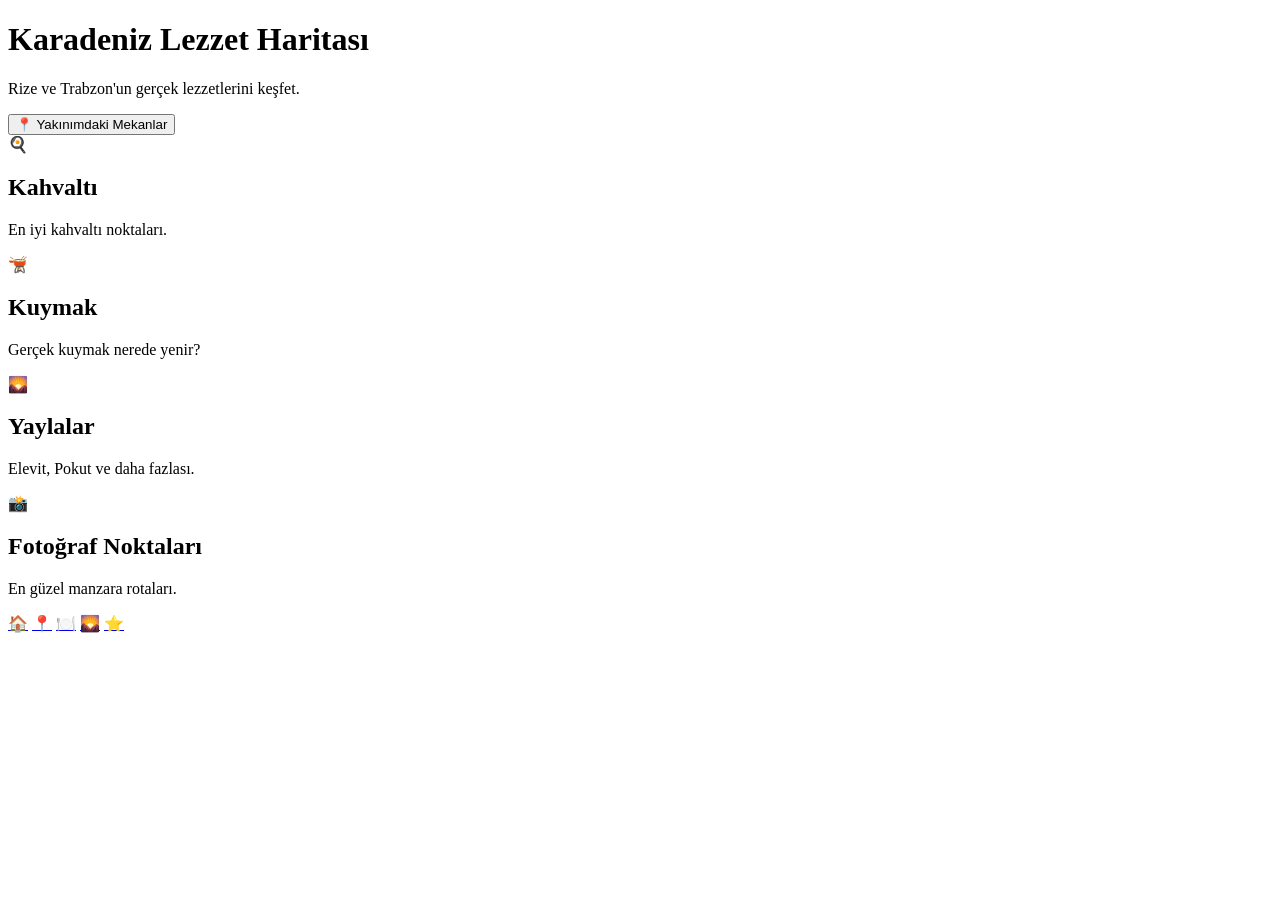
==== index.html @ e07ceb59 "Add initial HTML structure for the project" ====
<!DOCTYPE html>
<html lang="tr">
<head>
  <meta charset="UTF-8">
  <meta name="viewport" content="width=device-width, initial-scale=1.0">
  <title>Karadeniz Lezzet Haritası</title>

  <meta name="theme-color" content="#2E7D32">
  <link rel="manifest" href="manifest.json">
  <link rel="stylesheet" href="style.css">
</head>
<body>

  <header class="hero">
    <h1>Karadeniz Lezzet Haritası</h1>
    <p>Rize ve Trabzon'un gerçek lezzetlerini keşfet.</p>

    <button class="hero-btn">📍 Yakınımdaki Mekanlar</button>
  </header>

  <main class="cards">

    <div class="card">
      <span>🍳</span>
      <h2>Kahvaltı</h2>
      <p>En iyi kahvaltı noktaları.</p>
    </div>

    <div class="card">
      <span>🫕</span>
      <h2>Kuymak</h2>
      <p>Gerçek kuymak nerede yenir?</p>
    </div>

    <div class="card">
      <span>🌄</span>
      <h2>Yaylalar</h2>
      <p>Elevit, Pokut ve daha fazlası.</p>
    </div>

    <div class="card">
      <span>📸</span>
      <h2>Fotoğraf Noktaları</h2>
      <p>En güzel manzara rotaları.</p>
    </div>

  </main>

  <nav class="bottom-nav">
    <a href="#">🏠</a>
    <a href="#">📍</a>
    <a href="#">🍽️</a>
    <a href="#">🌄</a>
    <a href="#">⭐</a>
  </nav>

  <script src="script.js"></script>

</body>
</html>
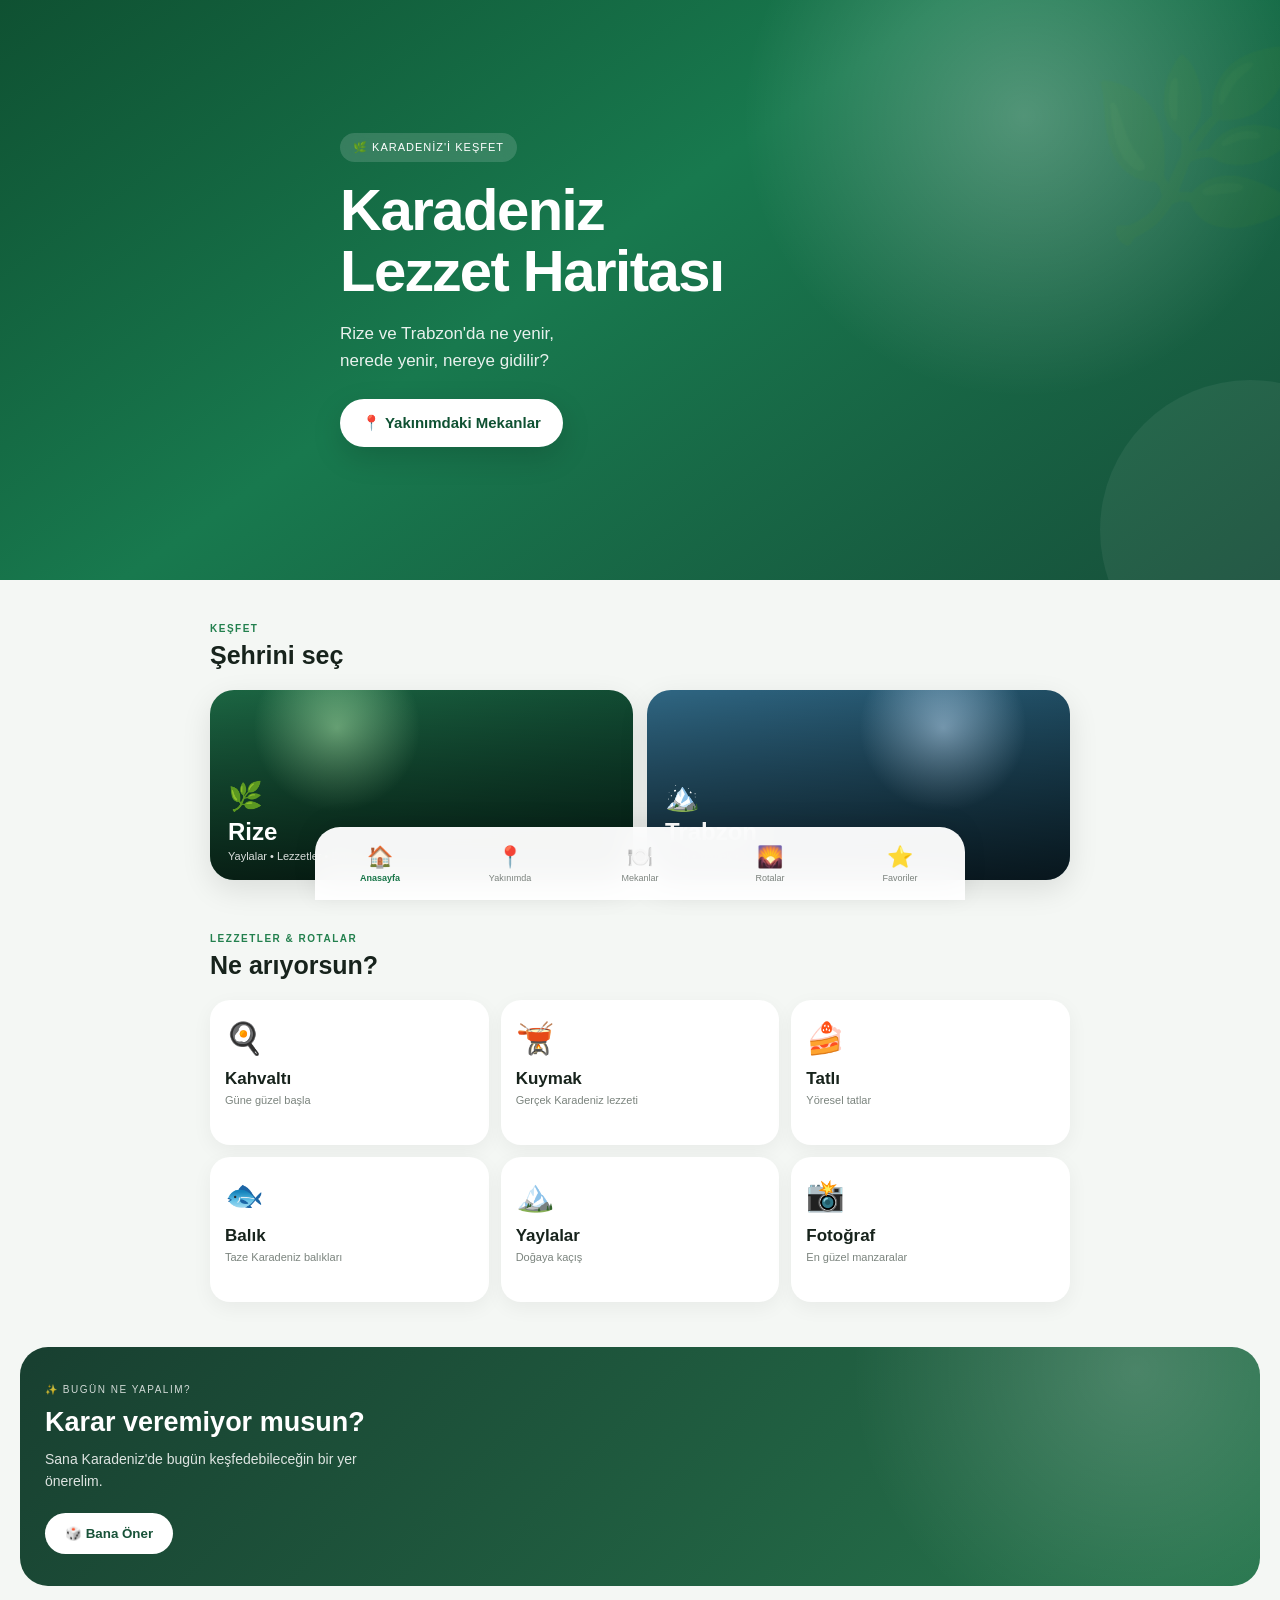
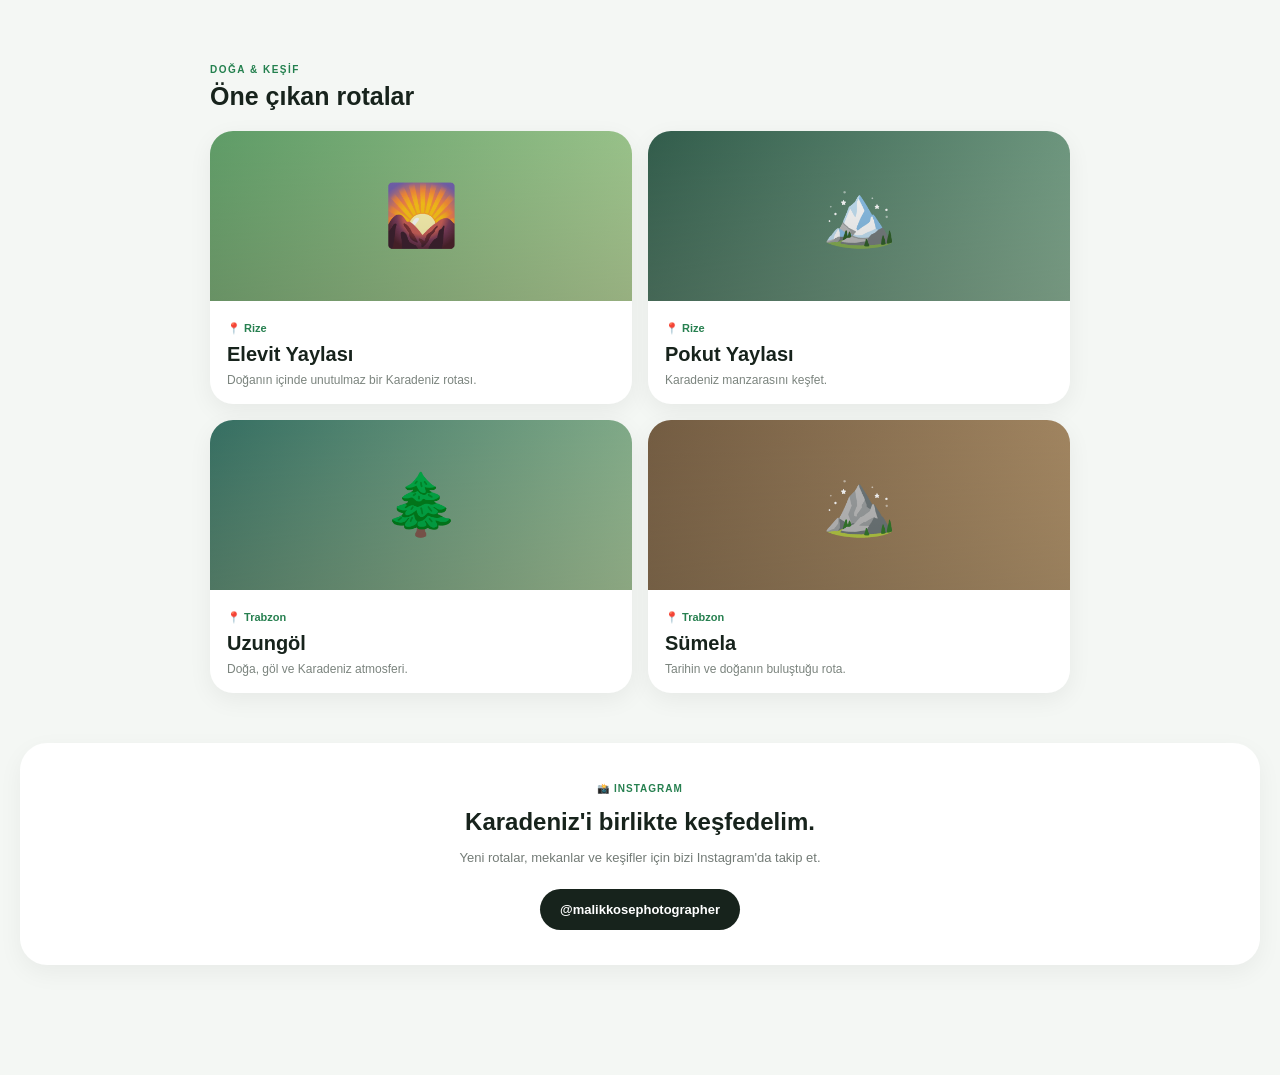
==== commit 377e1508: "Refactor HTML structure and update content" ====
--- a/index.html
+++ b/index.html
@@ -1,61 +1,544 @@
-
 <!DOCTYPE html>
 <html lang="tr">
+
 <head>
+
   <meta charset="UTF-8">
-  <meta name="viewport" content="width=device-width, initial-scale=1.0">
+
+  <meta name="viewport"
+        content="width=device-width, initial-scale=1.0">
+
   <title>Karadeniz Lezzet Haritası</title>
 
-  <meta name="theme-color" content="#2E7D32">
-  <link rel="manifest" href="manifest.json">
-  <link rel="stylesheet" href="style.css">
+  <meta name="theme-color"
+        content="#0F5132">
+
+  <link rel="manifest"
+        href="manifest.json">
+
+  <link rel="stylesheet"
+        href="style.css">
+
 </head>
+
+
 <body>
 
+
+  <!-- HERO -->
+
   <header class="hero">
-    <h1>Karadeniz Lezzet Haritası</h1>
-    <p>Rize ve Trabzon'un gerçek lezzetlerini keşfet.</p>
-
-    <button class="hero-btn">📍 Yakınımdaki Mekanlar</button>
+
+    <div class="hero-content">
+
+      <span class="hero-badge">
+        🌿 KARADENİZ'İ KEŞFET
+      </span>
+
+      <h1>
+        Karadeniz<br>
+        Lezzet Haritası
+      </h1>
+
+      <p>
+        Rize ve Trabzon'da ne yenir,<br>
+        nerede yenir, nereye gidilir?
+      </p>
+
+      <button class="hero-btn">
+        📍 Yakınımdaki Mekanlar
+      </button>
+
+    </div>
+
   </header>
 
-  <main class="cards">
-
-    <div class="card">
-      <span>🍳</span>
-      <h2>Kahvaltı</h2>
-      <p>En iyi kahvaltı noktaları.</p>
-    </div>
-
-    <div class="card">
-      <span>🫕</span>
-      <h2>Kuymak</h2>
-      <p>Gerçek kuymak nerede yenir?</p>
-    </div>
-
-    <div class="card">
-      <span>🌄</span>
-      <h2>Yaylalar</h2>
-      <p>Elevit, Pokut ve daha fazlası.</p>
-    </div>
-
-    <div class="card">
-      <span>📸</span>
-      <h2>Fotoğraf Noktaları</h2>
-      <p>En güzel manzara rotaları.</p>
-    </div>
-
-  </main>
+
+
+  <!-- ŞEHİR SEÇ -->
+
+  <section class="section">
+
+    <div class="section-title">
+
+      <div>
+
+        <small>KEŞFET</small>
+
+        <h2>
+          Şehrini seç
+        </h2>
+
+      </div>
+
+    </div>
+
+
+    <div class="city-grid">
+
+
+      <!-- RİZE -->
+
+      <div class="city-card rize">
+
+        <div class="city-overlay">
+
+          <span>🌿</span>
+
+          <h3>
+            Rize
+          </h3>
+
+          <p>
+            Yaylalar • Lezzetler • Doğa
+          </p>
+
+        </div>
+
+      </div>
+
+
+      <!-- TRABZON -->
+
+      <div class="city-card trabzon">
+
+        <div class="city-overlay">
+
+          <span>🏔️</span>
+
+          <h3>
+            Trabzon
+          </h3>
+
+          <p>
+            Tarih • Yemek • Keşif
+          </p>
+
+        </div>
+
+      </div>
+
+
+    </div>
+
+  </section>
+
+
+
+  <!-- KATEGORİLER -->
+
+  <section class="section">
+
+    <div class="section-title">
+
+      <div>
+
+        <small>
+          LEZZETLER &amp; ROTALAR
+        </small>
+
+        <h2>
+          Ne arıyorsun?
+        </h2>
+
+      </div>
+
+    </div>
+
+
+    <div class="category-grid">
+
+
+      <div class="category-card">
+
+        <span>🍳</span>
+
+        <h3>
+          Kahvaltı
+        </h3>
+
+        <p>
+          Güne güzel başla
+        </p>
+
+      </div>
+
+
+      <div class="category-card">
+
+        <span>🫕</span>
+
+        <h3>
+          Kuymak
+        </h3>
+
+        <p>
+          Gerçek Karadeniz lezzeti
+        </p>
+
+      </div>
+
+
+      <div class="category-card">
+
+        <span>🍰</span>
+
+        <h3>
+          Tatlı
+        </h3>
+
+        <p>
+          Yöresel tatlar
+        </p>
+
+      </div>
+
+
+      <div class="category-card">
+
+        <span>🐟</span>
+
+        <h3>
+          Balık
+        </h3>
+
+        <p>
+          Taze Karadeniz balıkları
+        </p>
+
+      </div>
+
+
+      <div class="category-card">
+
+        <span>🏔️</span>
+
+        <h3>
+          Yaylalar
+        </h3>
+
+        <p>
+          Doğaya kaçış
+        </p>
+
+      </div>
+
+
+      <div class="category-card">
+
+        <span>📸</span>
+
+        <h3>
+          Fotoğraf
+        </h3>
+
+        <p>
+          En güzel manzaralar
+        </p>
+
+      </div>
+
+
+    </div>
+
+  </section>
+
+
+
+  <!-- BUGÜN NE YAPALIM -->
+
+  <section class="discover-section">
+
+    <div class="discover-content">
+
+      <span>
+        ✨ BUGÜN NE YAPALIM?
+      </span>
+
+      <h2>
+        Karar veremiyor musun?
+      </h2>
+
+      <p>
+        Sana Karadeniz'de bugün
+        keşfedebileceğin bir yer önerelim.
+      </p>
+
+      <button class="discover-btn">
+        🎲 Bana Öner
+      </button>
+
+    </div>
+
+  </section>
+
+
+
+  <!-- ÖNE ÇIKAN ROTALAR -->
+
+  <section class="section">
+
+    <div class="section-title">
+
+      <div>
+
+        <small>
+          DOĞA &amp; KEŞİF
+        </small>
+
+        <h2>
+          Öne çıkan rotalar
+        </h2>
+
+      </div>
+
+    </div>
+
+
+    <div class="route-grid">
+
+
+      <!-- ELEVİT -->
+
+      <div class="route-card">
+
+        <div class="route-image elevit">
+
+          <span>
+            🌄
+          </span>
+
+        </div>
+
+        <div class="route-info">
+
+          <span>
+            📍 Rize
+          </span>
+
+          <h3>
+            Elevit Yaylası
+          </h3>
+
+          <p>
+            Doğanın içinde unutulmaz
+            bir Karadeniz rotası.
+          </p>
+
+        </div>
+
+      </div>
+
+
+
+      <!-- POKUT -->
+
+      <div class="route-card">
+
+        <div class="route-image pokut">
+
+          <span>
+            🏔️
+          </span>
+
+        </div>
+
+        <div class="route-info">
+
+          <span>
+            📍 Rize
+          </span>
+
+          <h3>
+            Pokut Yaylası
+          </h3>
+
+          <p>
+            Karadeniz manzarasını keşfet.
+          </p>
+
+        </div>
+
+      </div>
+
+
+
+      <!-- UZUNGÖL -->
+
+      <div class="route-card">
+
+        <div class="route-image uzungol">
+
+          <span>
+            🌲
+          </span>
+
+        </div>
+
+        <div class="route-info">
+
+          <span>
+            📍 Trabzon
+          </span>
+
+          <h3>
+            Uzungöl
+          </h3>
+
+          <p>
+            Doğa, göl ve Karadeniz atmosferi.
+          </p>
+
+        </div>
+
+      </div>
+
+
+
+      <!-- SÜMELA -->
+
+      <div class="route-card">
+
+        <div class="route-image sumela">
+
+          <span>
+            ⛰️
+          </span>
+
+        </div>
+
+        <div class="route-info">
+
+          <span>
+            📍 Trabzon
+          </span>
+
+          <h3>
+            Sümela
+          </h3>
+
+          <p>
+            Tarihin ve doğanın buluştuğu rota.
+          </p>
+
+        </div>
+
+      </div>
+
+
+    </div>
+
+  </section>
+
+
+
+  <!-- INSTAGRAM -->
+
+  <section class="instagram-section">
+
+    <span>
+      📸 INSTAGRAM
+    </span>
+
+    <h2>
+      Karadeniz'i birlikte keşfedelim.
+    </h2>
+
+    <p>
+      Yeni rotalar, mekanlar ve keşifler
+      için bizi Instagram'da takip et.
+    </p>
+
+    <a
+      href="https://instagram.com/malikkosephotographer"
+      target="_blank"
+      class="instagram-btn">
+
+      @malikkosephotographer
+
+    </a>
+
+  </section>
+
+
+
+  <!-- ALT MENÜ -->
 
   <nav class="bottom-nav">
-    <a href="#">🏠</a>
-    <a href="#">📍</a>
-    <a href="#">🍽️</a>
-    <a href="#">🌄</a>
-    <a href="#">⭐</a>
+
+
+    <a href="index.html"
+       class="active">
+
+      <span>
+        🏠
+      </span>
+
+      <small>
+        Anasayfa
+      </small>
+
+    </a>
+
+
+    <a href="#">
+
+      <span>
+        📍
+      </span>
+
+      <small>
+        Yakınımda
+      </small>
+
+    </a>
+
+
+    <a href="#">
+
+      <span>
+        🍽️
+      </span>
+
+      <small>
+        Mekanlar
+      </small>
+
+    </a>
+
+
+    <a href="#">
+
+      <span>
+        🌄
+      </span>
+
+      <small>
+        Rotalar
+      </small>
+
+    </a>
+
+
+    <a href="#">
+
+      <span>
+        ⭐
+      </span>
+
+      <small>
+        Favoriler
+      </small>
+
+    </a>
+
+
   </nav>
 
+
+
   <script src="script.js"></script>
 
 </body>
+
 </html>
--- a/style.css
+++ b/style.css
@@ -0,0 +1,460 @@
+* {
+  margin: 0;
+  padding: 0;
+  box-sizing: border-box;
+}
+
+html {
+  scroll-behavior: smooth;
+}
+
+body {
+  font-family: Arial, Helvetica, sans-serif;
+  background: #f4f7f4;
+  color: #17231c;
+  padding-bottom: 85px;
+}
+
+/* HERO */
+
+.hero {
+  min-height: 520px;
+  padding: 35px 22px;
+  display: flex;
+  align-items: flex-end;
+  position: relative;
+  overflow: hidden;
+
+  background:
+    radial-gradient(circle at 80% 20%, rgba(255,255,255,0.25), transparent 25%),
+    linear-gradient(145deg, #0f5132, #18794e 45%, #174f3a 100%);
+}
+
+.hero::before {
+  content: "🌿";
+  position: absolute;
+  font-size: 180px;
+  right: -30px;
+  top: 40px;
+  opacity: 0.08;
+}
+
+.hero::after {
+  content: "";
+  position: absolute;
+  width: 300px;
+  height: 300px;
+  border-radius: 50%;
+  background: rgba(255,255,255,0.06);
+  right: -120px;
+  bottom: -100px;
+}
+
+.hero-content {
+  position: relative;
+  z-index: 2;
+  color: white;
+  width: 100%;
+  max-width: 600px;
+  margin: auto;
+}
+
+.hero-badge {
+  display: inline-block;
+  background: rgba(255,255,255,0.15);
+  padding: 8px 13px;
+  border-radius: 30px;
+  font-size: 11px;
+  letter-spacing: 1px;
+  margin-bottom: 18px;
+  backdrop-filter: blur(10px);
+}
+
+.hero h1 {
+  font-size: 43px;
+  line-height: 1.05;
+  margin-bottom: 18px;
+  letter-spacing: -1.5px;
+}
+
+.hero p {
+  font-size: 17px;
+  line-height: 1.6;
+  opacity: 0.9;
+  margin-bottom: 25px;
+}
+
+.hero-btn {
+  border: none;
+  background: white;
+  color: #0f5132;
+  padding: 15px 22px;
+  border-radius: 40px;
+  font-size: 15px;
+  font-weight: bold;
+  cursor: pointer;
+  box-shadow: 0 10px 30px rgba(0,0,0,0.15);
+  transition: 0.25s;
+}
+
+.hero-btn:hover {
+  transform: translateY(-3px);
+}
+
+
+/* GENEL SECTION */
+
+.section {
+  padding: 38px 20px 10px;
+  max-width: 900px;
+  margin: auto;
+}
+
+.section-title {
+  margin-bottom: 20px;
+}
+
+.section-title small {
+  color: #23804e;
+  font-size: 10px;
+  font-weight: bold;
+  letter-spacing: 1.5px;
+}
+
+.section-title h2 {
+  font-size: 25px;
+  margin-top: 5px;
+}
+
+
+/* ŞEHİRLER */
+
+.city-grid {
+  display: grid;
+  grid-template-columns: 1fr 1fr;
+  gap: 14px;
+}
+
+.city-card {
+  min-height: 190px;
+  border-radius: 24px;
+  position: relative;
+  overflow: hidden;
+  display: flex;
+  align-items: flex-end;
+  padding: 18px;
+  color: white;
+  box-shadow: 0 10px 30px rgba(0,0,0,0.10);
+}
+
+.city-card::before {
+  content: "";
+  position: absolute;
+  inset: 0;
+  background: linear-gradient(
+    to top,
+    rgba(0,0,0,0.65),
+    rgba(0,0,0,0.05)
+  );
+}
+
+.city-card.rize {
+  background:
+    radial-gradient(circle at 30% 20%, #7abf8a, transparent 25%),
+    linear-gradient(145deg, #1d6b46, #0c3e2b);
+}
+
+.city-card.trabzon {
+  background:
+    radial-gradient(circle at 70% 20%, #8bb4cf, transparent 25%),
+    linear-gradient(145deg, #326c8a, #173f52);
+}
+
+.city-overlay {
+  position: relative;
+  z-index: 2;
+}
+
+.city-overlay span {
+  font-size: 28px;
+}
+
+.city-overlay h3 {
+  font-size: 24px;
+  margin-top: 5px;
+}
+
+.city-overlay p {
+  font-size: 11px;
+  opacity: 0.85;
+  margin-top: 4px;
+}
+
+
+/* KATEGORİLER */
+
+.category-grid {
+  display: grid;
+  grid-template-columns: repeat(2, 1fr);
+  gap: 12px;
+}
+
+.category-card {
+  background: white;
+  border-radius: 20px;
+  padding: 20px 15px;
+  min-height: 145px;
+  box-shadow: 0 6px 20px rgba(0,0,0,0.05);
+  transition: 0.25s;
+}
+
+.category-card:hover {
+  transform: translateY(-4px);
+}
+
+.category-card span {
+  font-size: 31px;
+}
+
+.category-card h3 {
+  margin-top: 12px;
+  font-size: 17px;
+}
+
+.category-card p {
+  color: #7b847e;
+  font-size: 11px;
+  margin-top: 5px;
+}
+
+
+/* BUGÜN NE YAPALIM */
+
+.discover-section {
+  margin: 35px 20px;
+  border-radius: 28px;
+  overflow: hidden;
+  background:
+    radial-gradient(circle at 90% 10%, rgba(255,255,255,0.18), transparent 25%),
+    linear-gradient(135deg, #183f30, #26764d);
+  color: white;
+}
+
+.discover-content {
+  padding: 32px 25px;
+}
+
+.discover-content > span {
+  font-size: 10px;
+  letter-spacing: 1.5px;
+  opacity: 0.8;
+}
+
+.discover-content h2 {
+  font-size: 27px;
+  margin: 10px 0;
+}
+
+.discover-content p {
+  font-size: 14px;
+  line-height: 1.6;
+  opacity: 0.85;
+  max-width: 330px;
+}
+
+.discover-btn {
+  margin-top: 20px;
+  border: none;
+  background: white;
+  color: #185238;
+  padding: 13px 20px;
+  border-radius: 30px;
+  font-weight: bold;
+  cursor: pointer;
+}
+
+
+/* ROTALAR */
+
+.route-grid {
+  display: grid;
+  gap: 16px;
+}
+
+.route-card {
+  background: white;
+  border-radius: 23px;
+  overflow: hidden;
+  box-shadow: 0 7px 25px rgba(0,0,0,0.06);
+}
+
+.route-image {
+  height: 170px;
+  display: flex;
+  align-items: center;
+  justify-content: center;
+  font-size: 60px;
+  position: relative;
+}
+
+.route-image::after {
+  content: "";
+  position: absolute;
+  inset: 0;
+  background: linear-gradient(
+    to bottom,
+    transparent,
+    rgba(0,0,0,0.18)
+  );
+}
+
+.route-image.elevit {
+  background: linear-gradient(145deg, #5e9c67, #b8d69c);
+}
+
+.route-image.pokut {
+  background: linear-gradient(145deg, #315c4b, #8eb69a);
+}
+
+.route-image.uzungol {
+  background: linear-gradient(145deg, #356e62, #aacb9d);
+}
+
+.route-image.sumela {
+  background: linear-gradient(145deg, #735c42, #b99a70);
+}
+
+.route-info {
+  padding: 17px;
+}
+
+.route-info > span {
+  font-size: 11px;
+  color: #278050;
+  font-weight: bold;
+}
+
+.route-info h3 {
+  font-size: 20px;
+  margin: 7px 0;
+}
+
+.route-info p {
+  font-size: 12px;
+  color: #7b847e;
+}
+
+
+/* INSTAGRAM */
+
+.instagram-section {
+  margin: 40px 20px 25px;
+  padding: 35px 22px;
+  text-align: center;
+  background: white;
+  border-radius: 27px;
+  box-shadow: 0 8px 25px rgba(0,0,0,0.05);
+}
+
+.instagram-section > span {
+  font-size: 10px;
+  color: #278050;
+  font-weight: bold;
+  letter-spacing: 1px;
+}
+
+.instagram-section h2 {
+  font-size: 24px;
+  margin: 12px 0;
+}
+
+.instagram-section p {
+  font-size: 13px;
+  color: #737b76;
+  line-height: 1.6;
+}
+
+.instagram-btn {
+  display: inline-block;
+  margin-top: 20px;
+  background: #17231c;
+  color: white;
+  text-decoration: none;
+  padding: 13px 20px;
+  border-radius: 30px;
+  font-size: 13px;
+  font-weight: bold;
+}
+
+
+/* ALT MENÜ */
+
+.bottom-nav {
+  position: fixed;
+  z-index: 100;
+  bottom: 0;
+  left: 0;
+  right: 0;
+  height: 73px;
+  background: rgba(255,255,255,0.96);
+  backdrop-filter: blur(15px);
+  display: flex;
+  justify-content: space-around;
+  align-items: center;
+  box-shadow: 0 -5px 25px rgba(0,0,0,0.08);
+}
+
+.bottom-nav a {
+  text-decoration: none;
+  color: #7b827d;
+  display: flex;
+  flex-direction: column;
+  align-items: center;
+  gap: 4px;
+  min-width: 55px;
+}
+
+.bottom-nav a span {
+  font-size: 21px;
+}
+
+.bottom-nav a small {
+  font-size: 9px;
+}
+
+.bottom-nav a.active {
+  color: #187548;
+  font-weight: bold;
+}
+
+
+/* TABLET / BÜYÜK EKRAN */
+
+@media (min-width: 700px) {
+
+  .hero {
+    min-height: 580px;
+    padding-left: 50px;
+    padding-right: 50px;
+  }
+
+  .hero h1 {
+    font-size: 58px;
+  }
+
+  .category-grid {
+    grid-template-columns: repeat(3, 1fr);
+  }
+
+  .route-grid {
+    grid-template-columns: repeat(2, 1fr);
+  }
+
+  .bottom-nav {
+    left: 50%;
+    right: auto;
+    transform: translateX(-50%);
+    width: 650px;
+    border-radius: 25px 25px 0 0;
+  }
+}
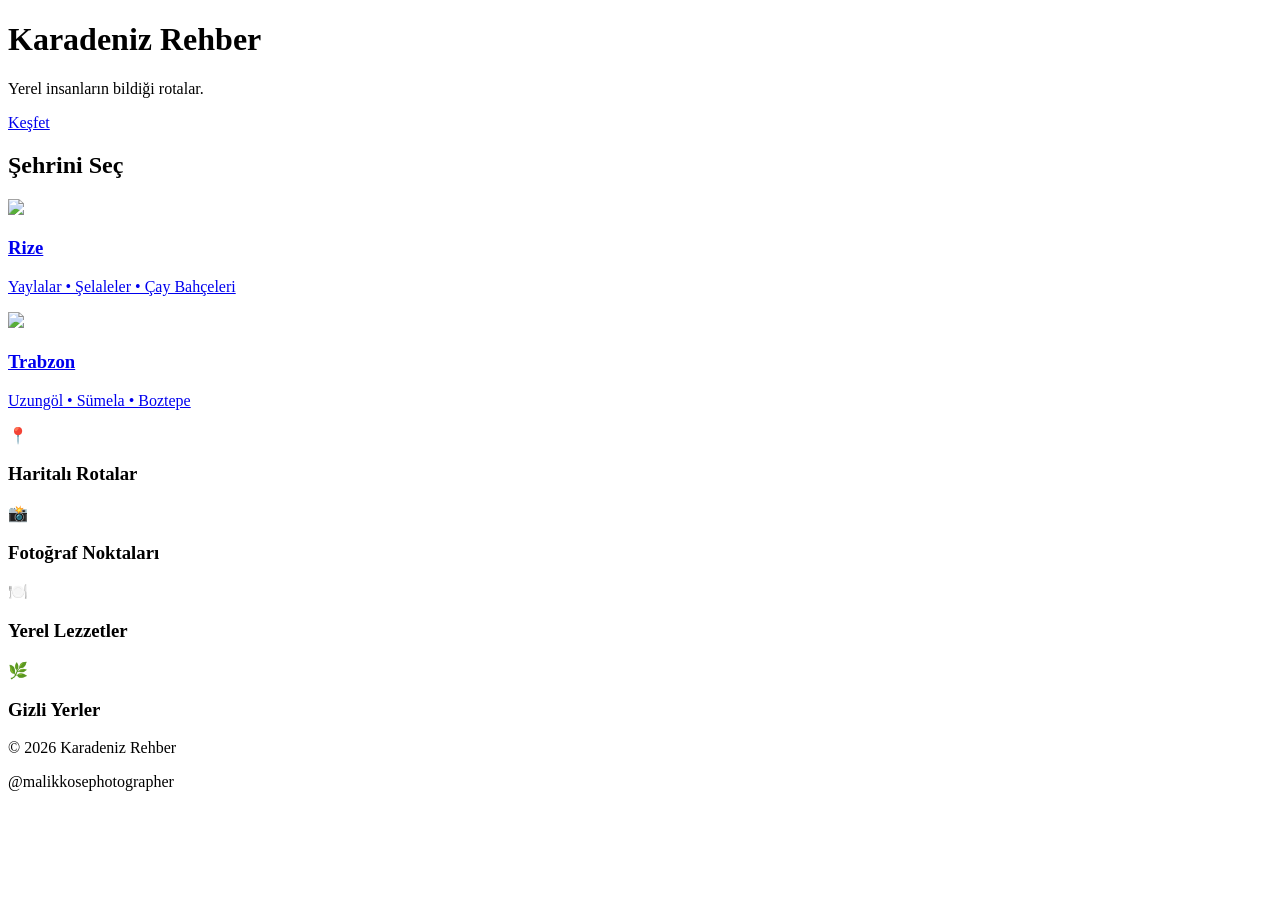
==== commit 38c96e30: "Refactor index.html for improved structure and content" ====
--- a/index.html
+++ b/index.html
@@ -1,544 +1,118 @@
+
 <!DOCTYPE html>
 <html lang="tr">
+<head>
+<meta charset="UTF-8">
+<meta name="viewport" content="width=device-width, initial-scale=1.0">
 
-<head>
+<title>Karadeniz Rehber | Rize & Trabzon</title>
 
-  <meta charset="UTF-8">
-
-  <meta name="viewport"
-        content="width=device-width, initial-scale=1.0">
-
-  <title>Karadeniz Lezzet Haritası</title>
-
-  <meta name="theme-color"
-        content="#0F5132">
-
-  <link rel="manifest"
-        href="manifest.json">
-
-  <link rel="stylesheet"
-        href="style.css">
+<link rel="stylesheet" href="css/style.css">
+<link rel="preconnect" href="https://fonts.googleapis.com">
+<link href="https://fonts.googleapis.com/css2?family=Poppins:wght@300;400;600;700&display=swap" rel="stylesheet">
 
 </head>
-
-
 <body>
 
+<header class="hero">
 
-  <!-- HERO -->
+<div class="overlay"></div>
 
-  <header class="hero">
+<div class="hero-content">
 
-    <div class="hero-content">
+<h1>Karadeniz Rehber</h1>
 
-      <span class="hero-badge">
-        🌿 KARADENİZ'İ KEŞFET
-      </span>
+<p>Yerel insanların bildiği rotalar.</p>
 
-      <h1>
-        Karadeniz<br>
-        Lezzet Haritası
-      </h1>
+<a href="#cities" class="btn">Keşfet</a>
 
-      <p>
-        Rize ve Trabzon'da ne yenir,<br>
-        nerede yenir, nereye gidilir?
-      </p>
+</div>
 
-      <button class="hero-btn">
-        📍 Yakınımdaki Mekanlar
-      </button>
+</header>
 
-    </div>
+<section id="cities" class="container">
 
-  </header>
+<h2>Şehrini Seç</h2>
 
+<div class="cards">
 
+<a href="rize.html" class="card">
 
-  <!-- ŞEHİR SEÇ -->
+<img src="https://images.unsplash.com/photo-1596436889106-be35e843f974?auto=format&fit=crop&w=800&q=80">
 
-  <section class="section">
+<div class="card-text">
 
-    <div class="section-title">
+<h3>Rize</h3>
 
-      <div>
+<p>Yaylalar • Şelaleler • Çay Bahçeleri</p>
 
-        <small>KEŞFET</small>
+</div>
 
-        <h2>
-          Şehrini seç
-        </h2>
+</a>
 
-      </div>
+<a href="trabzon.html" class="card">
 
-    </div>
+<img src="https://images.unsplash.com/photo-1604537466158-719b1972feb8?auto=format&fit=crop&w=800&q=80">
 
+<div class="card-text">
 
-    <div class="city-grid">
+<h3>Trabzon</h3>
 
+<p>Uzungöl • Sümela • Boztepe</p>
 
-      <!-- RİZE -->
+</div>
 
-      <div class="city-card rize">
+</a>
 
-        <div class="city-overlay">
+</div>
 
-          <span>🌿</span>
+</section>
 
-          <h3>
-            Rize
-          </h3>
+<section class="features">
 
-          <p>
-            Yaylalar • Lezzetler • Doğa
-          </p>
+<div class="feature">
 
-        </div>
+<span>📍</span>
 
-      </div>
+<h3>Haritalı Rotalar</h3>
 
+</div>
 
-      <!-- TRABZON -->
+<div class="feature">
 
-      <div class="city-card trabzon">
+<span>📸</span>
 
-        <div class="city-overlay">
+<h3>Fotoğraf Noktaları</h3>
 
-          <span>🏔️</span>
+</div>
 
-          <h3>
-            Trabzon
-          </h3>
+<div class="feature">
 
-          <p>
-            Tarih • Yemek • Keşif
-          </p>
+<span>🍽️</span>
 
-        </div>
+<h3>Yerel Lezzetler</h3>
 
-      </div>
+</div>
 
+<div class="feature">
 
-    </div>
+<span>🌿</span>
 
-  </section>
+<h3>Gizli Yerler</h3>
 
+</div>
 
+</section>
 
-  <!-- KATEGORİLER -->
+<footer>
 
-  <section class="section">
+<p>© 2026 Karadeniz Rehber</p>
 
-    <div class="section-title">
+<p>@malikkosephotographer</p>
 
-      <div>
+</footer>
 
-        <small>
-          LEZZETLER &amp; ROTALAR
-        </small>
-
-        <h2>
-          Ne arıyorsun?
-        </h2>
-
-      </div>
-
-    </div>
-
-
-    <div class="category-grid">
-
-
-      <div class="category-card">
-
-        <span>🍳</span>
-
-        <h3>
-          Kahvaltı
-        </h3>
-
-        <p>
-          Güne güzel başla
-        </p>
-
-      </div>
-
-
-      <div class="category-card">
-
-        <span>🫕</span>
-
-        <h3>
-          Kuymak
-        </h3>
-
-        <p>
-          Gerçek Karadeniz lezzeti
-        </p>
-
-      </div>
-
-
-      <div class="category-card">
-
-        <span>🍰</span>
-
-        <h3>
-          Tatlı
-        </h3>
-
-        <p>
-          Yöresel tatlar
-        </p>
-
-      </div>
-
-
-      <div class="category-card">
-
-        <span>🐟</span>
-
-        <h3>
-          Balık
-        </h3>
-
-        <p>
-          Taze Karadeniz balıkları
-        </p>
-
-      </div>
-
-
-      <div class="category-card">
-
-        <span>🏔️</span>
-
-        <h3>
-          Yaylalar
-        </h3>
-
-        <p>
-          Doğaya kaçış
-        </p>
-
-      </div>
-
-
-      <div class="category-card">
-
-        <span>📸</span>
-
-        <h3>
-          Fotoğraf
-        </h3>
-
-        <p>
-          En güzel manzaralar
-        </p>
-
-      </div>
-
-
-    </div>
-
-  </section>
-
-
-
-  <!-- BUGÜN NE YAPALIM -->
-
-  <section class="discover-section">
-
-    <div class="discover-content">
-
-      <span>
-        ✨ BUGÜN NE YAPALIM?
-      </span>
-
-      <h2>
-        Karar veremiyor musun?
-      </h2>
-
-      <p>
-        Sana Karadeniz'de bugün
-        keşfedebileceğin bir yer önerelim.
-      </p>
-
-      <button class="discover-btn">
-        🎲 Bana Öner
-      </button>
-
-    </div>
-
-  </section>
-
-
-
-  <!-- ÖNE ÇIKAN ROTALAR -->
-
-  <section class="section">
-
-    <div class="section-title">
-
-      <div>
-
-        <small>
-          DOĞA &amp; KEŞİF
-        </small>
-
-        <h2>
-          Öne çıkan rotalar
-        </h2>
-
-      </div>
-
-    </div>
-
-
-    <div class="route-grid">
-
-
-      <!-- ELEVİT -->
-
-      <div class="route-card">
-
-        <div class="route-image elevit">
-
-          <span>
-            🌄
-          </span>
-
-        </div>
-
-        <div class="route-info">
-
-          <span>
-            📍 Rize
-          </span>
-
-          <h3>
-            Elevit Yaylası
-          </h3>
-
-          <p>
-            Doğanın içinde unutulmaz
-            bir Karadeniz rotası.
-          </p>
-
-        </div>
-
-      </div>
-
-
-
-      <!-- POKUT -->
-
-      <div class="route-card">
-
-        <div class="route-image pokut">
-
-          <span>
-            🏔️
-          </span>
-
-        </div>
-
-        <div class="route-info">
-
-          <span>
-            📍 Rize
-          </span>
-
-          <h3>
-            Pokut Yaylası
-          </h3>
-
-          <p>
-            Karadeniz manzarasını keşfet.
-          </p>
-
-        </div>
-
-      </div>
-
-
-
-      <!-- UZUNGÖL -->
-
-      <div class="route-card">
-
-        <div class="route-image uzungol">
-
-          <span>
-            🌲
-          </span>
-
-        </div>
-
-        <div class="route-info">
-
-          <span>
-            📍 Trabzon
-          </span>
-
-          <h3>
-            Uzungöl
-          </h3>
-
-          <p>
-            Doğa, göl ve Karadeniz atmosferi.
-          </p>
-
-        </div>
-
-      </div>
-
-
-
-      <!-- SÜMELA -->
-
-      <div class="route-card">
-
-        <div class="route-image sumela">
-
-          <span>
-            ⛰️
-          </span>
-
-        </div>
-
-        <div class="route-info">
-
-          <span>
-            📍 Trabzon
-          </span>
-
-          <h3>
-            Sümela
-          </h3>
-
-          <p>
-            Tarihin ve doğanın buluştuğu rota.
-          </p>
-
-        </div>
-
-      </div>
-
-
-    </div>
-
-  </section>
-
-
-
-  <!-- INSTAGRAM -->
-
-  <section class="instagram-section">
-
-    <span>
-      📸 INSTAGRAM
-    </span>
-
-    <h2>
-      Karadeniz'i birlikte keşfedelim.
-    </h2>
-
-    <p>
-      Yeni rotalar, mekanlar ve keşifler
-      için bizi Instagram'da takip et.
-    </p>
-
-    <a
-      href="https://instagram.com/malikkosephotographer"
-      target="_blank"
-      class="instagram-btn">
-
-      @malikkosephotographer
-
-    </a>
-
-  </section>
-
-
-
-  <!-- ALT MENÜ -->
-
-  <nav class="bottom-nav">
-
-
-    <a href="index.html"
-       class="active">
-
-      <span>
-        🏠
-      </span>
-
-      <small>
-        Anasayfa
-      </small>
-
-    </a>
-
-
-    <a href="#">
-
-      <span>
-        📍
-      </span>
-
-      <small>
-        Yakınımda
-      </small>
-
-    </a>
-
-
-    <a href="#">
-
-      <span>
-        🍽️
-      </span>
-
-      <small>
-        Mekanlar
-      </small>
-
-    </a>
-
-
-    <a href="#">
-
-      <span>
-        🌄
-      </span>
-
-      <small>
-        Rotalar
-      </small>
-
-    </a>
-
-
-    <a href="#">
-
-      <span>
-        ⭐
-      </span>
-
-      <small>
-        Favoriler
-      </small>
-
-    </a>
-
-
-  </nav>
-
-
-
-  <script src="script.js"></script>
+<script src="js/app.js"></script>
 
 </body>
-
 </html>
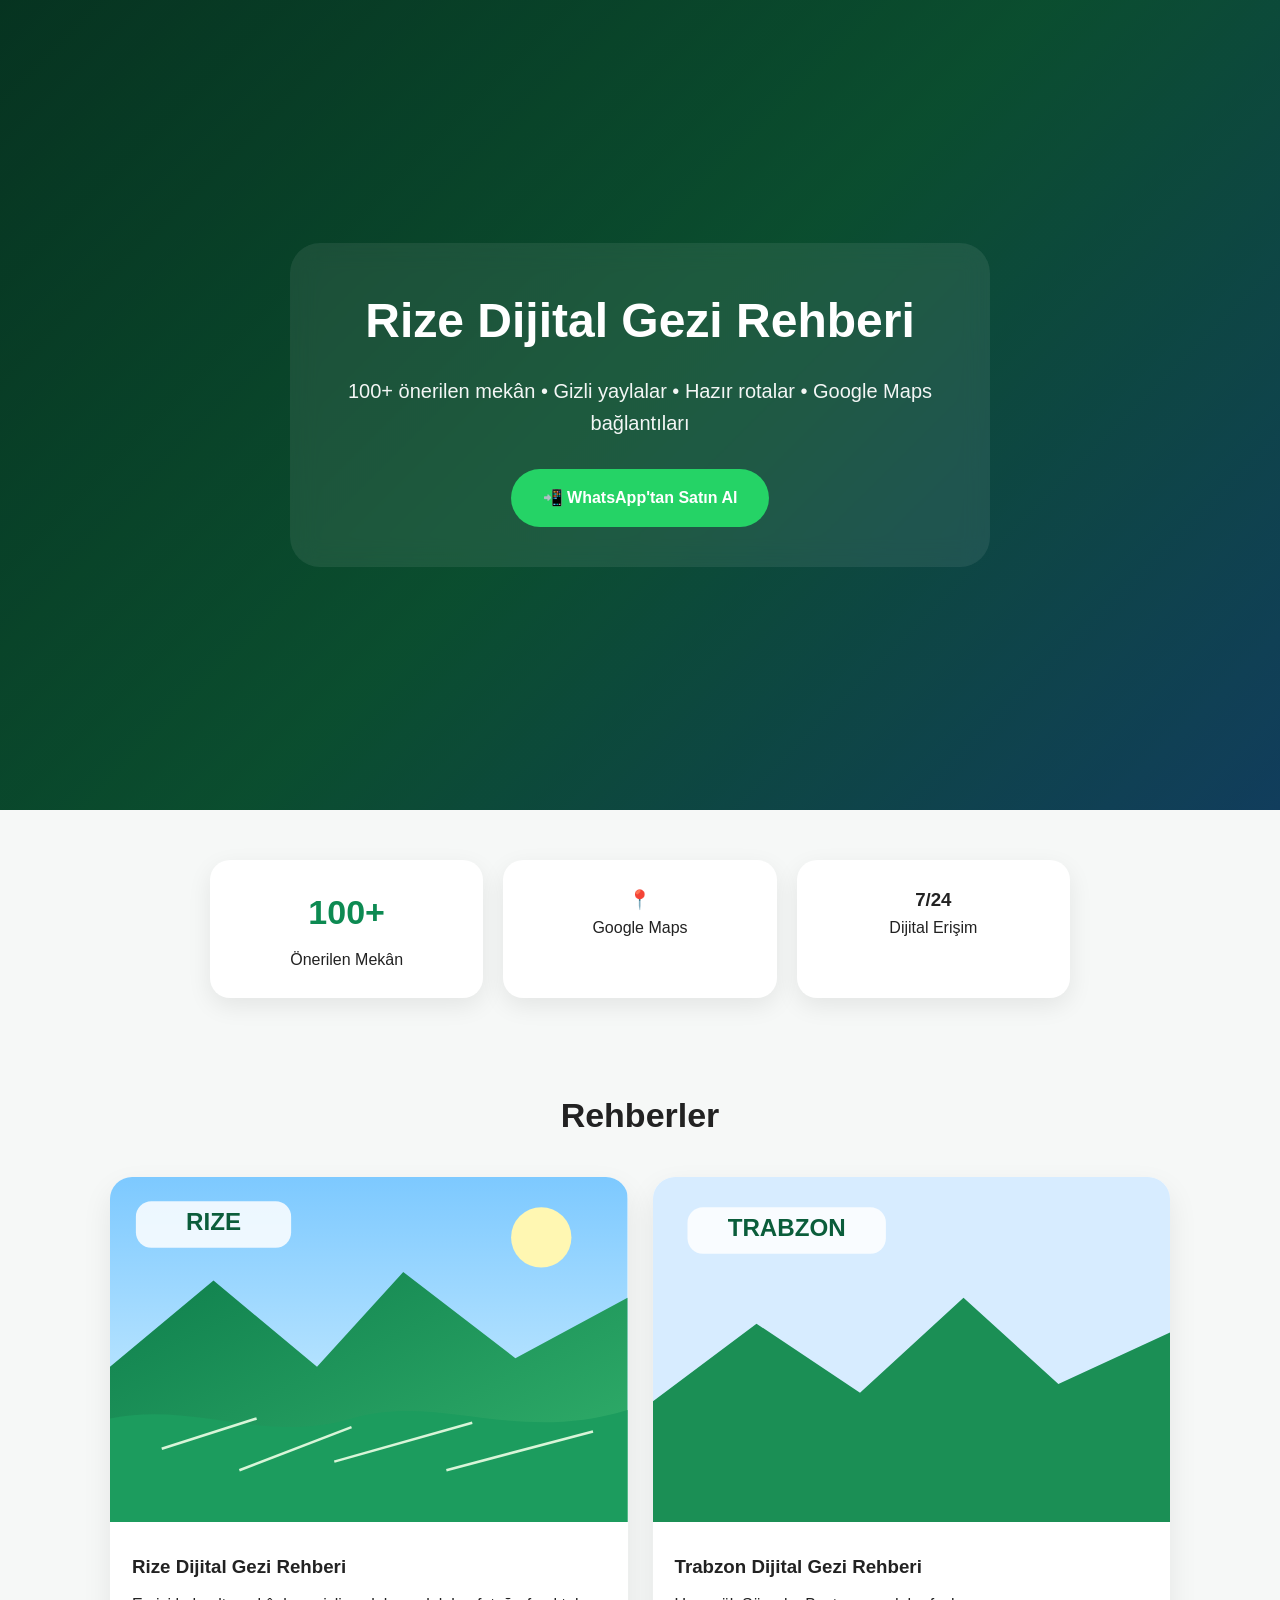
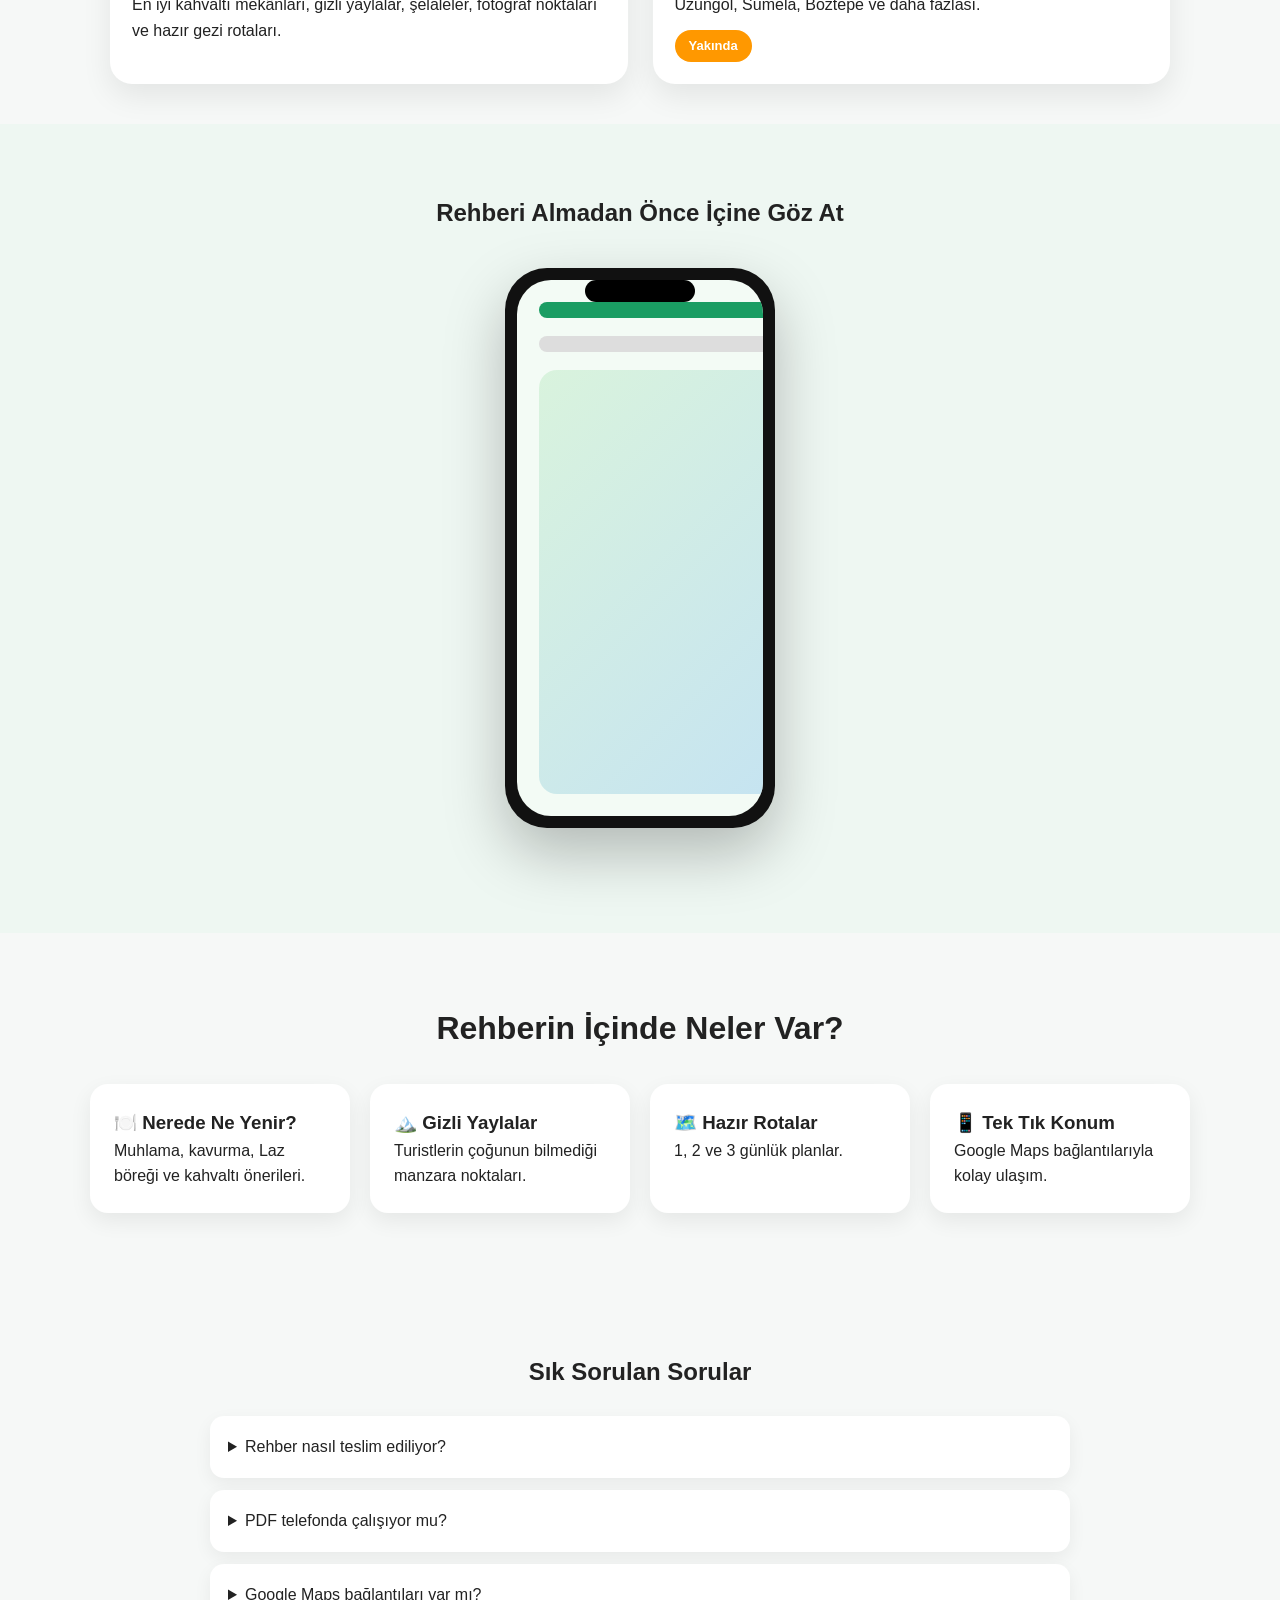
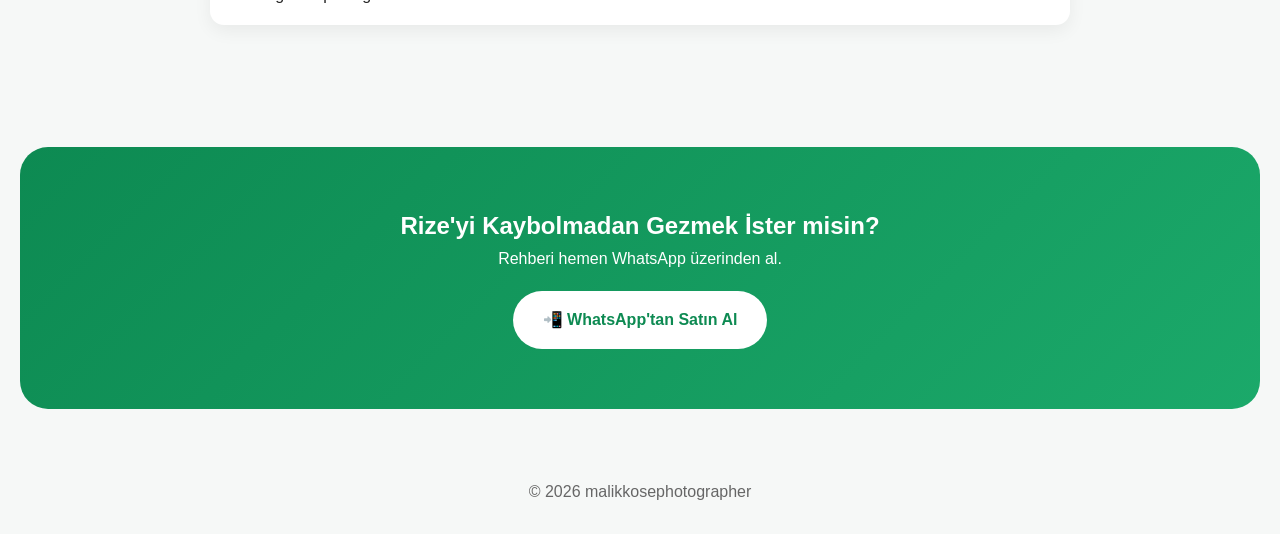
==== commit 812a85a8: "Update index.html" ====
--- a/index.html
+++ b/index.html
@@ -1,118 +1,526 @@
-
 <!DOCTYPE html>
 <html lang="tr">
 <head>
 <meta charset="UTF-8">
 <meta name="viewport" content="width=device-width, initial-scale=1.0">
-
-<title>Karadeniz Rehber | Rize & Trabzon</title>
-
-<link rel="stylesheet" href="css/style.css">
-<link rel="preconnect" href="https://fonts.googleapis.com">
-<link href="https://fonts.googleapis.com/css2?family=Poppins:wght@300;400;600;700&display=swap" rel="stylesheet">
-
+<title>Rize Dijital Gezi Rehberi</title>
+
+<style>
+*{margin:0;padding:0;box-sizing:border-box}
+html{scroll-behavior:smooth}
+body{
+font-family:Arial,Helvetica,sans-serif;
+background:#f6f8f7;
+color:#222;
+line-height:1.6;
+}
+
+.hero{
+min-height:90vh;
+display:flex;
+align-items:center;
+justify-content:center;
+text-align:center;
+padding:30px;
+background:
+linear-gradient(rgba(0,0,0,.45),rgba(0,0,0,.45)),
+linear-gradient(135deg,#0b5d3b,#138d55,#1f6fa8);
+color:white;
+}
+
+.hero-box{
+backdrop-filter:blur(12px);
+background:rgba(255,255,255,.08);
+padding:40px;
+border-radius:30px;
+max-width:700px;
+}
+
+.hero h1{
+font-size:48px;
+margin-bottom:15px;
+}
+
+.hero p{
+font-size:20px;
+opacity:.95;
+margin-bottom:30px;
+}
+
+.hero-btn{
+display:inline-block;
+background:#25D366;
+color:white;
+padding:16px 32px;
+border-radius:999px;
+text-decoration:none;
+font-weight:bold;
+transition:.3s;
+}
+
+.hero-btn:hover{
+transform:translateY(-3px);
+box-shadow:0 15px 35px rgba(37,211,102,.35);
+}
+
+.stats{
+display:grid;
+grid-template-columns:repeat(auto-fit,minmax(150px,1fr));
+gap:20px;
+padding:50px 20px;
+max-width:900px;
+margin:auto;
+}
+
+.stat{
+background:white;
+padding:25px;
+border-radius:20px;
+text-align:center;
+box-shadow:0 8px 25px rgba(0,0,0,.08);
+}
+
+.counter{
+font-size:34px;
+color:#0d8a52;
+margin-bottom:8px;
+}
+
+.products{
+max-width:1100px;
+margin:auto;
+padding:40px 20px;
+}
+
+.products h2{
+text-align:center;
+font-size:34px;
+margin-bottom:35px;
+}
+
+.grid{
+display:grid;
+grid-template-columns:repeat(auto-fit,minmax(300px,1fr));
+gap:25px;
+}
+
+.card{
+background:white;
+border-radius:22px;
+overflow:hidden;
+box-shadow:0 12px 30px rgba(0,0,0,.08);
+transition:.3s;
+}
+
+.card:hover{
+transform:translateY(-6px);
+}
+
+.card-content{
+padding:22px;
+}
+
+.card h3{
+margin-bottom:10px;
+}
+
+.badge{
+display:inline-block;
+margin-top:12px;
+background:#ff9800;
+color:white;
+padding:6px 14px;
+border-radius:999px;
+font-size:13px;
+font-weight:bold;
+}
+
+.preview{
+text-align:center;
+padding:70px 20px;
+background:#eef7f2;
+}
+
+.phone{
+width:270px;
+height:560px;
+margin:35px auto;
+background:#111;
+border-radius:42px;
+padding:12px;
+box-shadow:0 25px 60px rgba(0,0,0,.25);
+position:relative;
+animation:float 4s ease-in-out infinite;
+}
+
+@keyframes float{
+50%{transform:translateY(-8px)}
+}
+
+.notch{
+position:absolute;
+top:12px;
+left:50%;
+transform:translateX(-50%);
+width:110px;
+height:22px;
+background:#000;
+border-radius:20px;
+}
+
+.screen{
+width:100%;
+height:100%;
+overflow:hidden;
+border-radius:34px;
+background:white;
+}
+
+.slides{
+display:flex;
+width:300%;
+height:100%;
+animation:slide 12s infinite;
+}
+
+.page{
+width:100%;
+flex:0 0 100%;
+padding:22px;
+display:flex;
+flex-direction:column;
+gap:18px;
+}
+
+.page:nth-child(1){background:#f3fbf5}
+.page:nth-child(2){background:#ffffff}
+.page:nth-child(3){background:#eef7ff}
+
+.bar{
+height:16px;
+background:#ddd;
+border-radius:999px;
+}
+
+.bar.green{background:#1a9d63}
+.bar.blue{background:#2b83d7}
+.bar.small{width:60%}
+.bar.mid{width:80%}
+
+.map{
+flex:1;
+border-radius:18px;
+background:linear-gradient(135deg,#d9f3dd,#b8d9ff);
+display:flex;
+align-items:center;
+justify-content:center;
+font-size:40px;
+}
+
+@keyframes slide{
+0%,28%{transform:translateX(0)}
+33%,61%{transform:translateX(-100%)}
+66%,94%{transform:translateX(-200%)}
+100%{transform:translateX(0)}
+}
+
+.features{
+padding:70px 20px;
+}
+
+.features h2{
+text-align:center;
+margin-bottom:30px;
+font-size:32px;
+}
+
+.feature-grid{
+display:grid;
+grid-template-columns:repeat(auto-fit,minmax(230px,1fr));
+gap:20px;
+max-width:1100px;
+margin:auto;
+}
+
+.feature{
+background:white;
+padding:24px;
+border-radius:18px;
+box-shadow:0 8px 22px rgba(0,0,0,.07);
+}
+
+.faq{
+padding:70px 20px;
+max-width:900px;
+margin:auto;
+}
+
+.faq h2{
+text-align:center;
+margin-bottom:25px;
+}
+
+details{
+background:white;
+margin:12px 0;
+padding:18px;
+border-radius:14px;
+box-shadow:0 6px 18px rgba(0,0,0,.06);
+cursor:pointer;
+}
+
+.cta{
+margin:40px 20px;
+background:linear-gradient(135deg,#0d8a52,#1ba96a);
+color:white;
+text-align:center;
+padding:60px 20px;
+border-radius:28px;
+}
+
+.cta a{
+display:inline-block;
+margin-top:20px;
+background:white;
+color:#0d8a52;
+padding:16px 30px;
+border-radius:999px;
+text-decoration:none;
+font-weight:bold;
+transition:.3s;
+}
+
+.cta a:hover{
+transform:translateY(-3px);
+}
+
+footer{
+text-align:center;
+padding:30px;
+color:#666;
+}
+
+@media(max-width:600px){
+.hero h1{font-size:36px}
+.hero p{font-size:18px}
+}
+</style>
 </head>
+
 <body>
 
 <header class="hero">
-
-<div class="overlay"></div>
-
-<div class="hero-content">
-
-<h1>Karadeniz Rehber</h1>
-
-<p>Yerel insanların bildiği rotalar.</p>
-
-<a href="#cities" class="btn">Keşfet</a>
-
-</div>
-
+<div class="hero-box">
+<h1>Rize Dijital Gezi Rehberi</h1>
+<p>100+ önerilen mekân • Gizli yaylalar • Hazır rotalar • Google Maps bağlantıları</p>
+<a class="hero-btn" href="https://wa.me/905349329878?text=Merhaba,%20Rize%20Dijital%20Rehberi%20almak%20istiyorum.">📲 WhatsApp'tan Satın Al</a>
+</div>
 </header>
 
-<section id="cities" class="container">
-
-<h2>Şehrini Seç</h2>
-
-<div class="cards">
-
-<a href="rize.html" class="card">
-
-<img src="https://images.unsplash.com/photo-1596436889106-be35e843f974?auto=format&fit=crop&w=800&q=80">
-
-<div class="card-text">
-
-<h3>Rize</h3>
-
-<p>Yaylalar • Şelaleler • Çay Bahçeleri</p>
-
-</div>
-
+<section class="stats">
+<div class="stat">
+<h3 class="counter" data-target="100">0</h3>
+<p>Önerilen Mekân</p>
+</div>
+
+<div class="stat">
+<h3>📍</h3>
+<p>Google Maps</p>
+</div>
+
+<div class="stat">
+<h3>7/24</h3>
+<p>Dijital Erişim</p>
+</div>
+</section>
+
+<section class="products">
+<h2>Rehberler</h2>
+
+<div class="grid">
+
+<div class="card">
+
+<svg viewBox="0 0 600 400" width="100%" xmlns="http://www.w3.org/2000/svg">
+<defs>
+<linearGradient id="sky" x1="0" y1="0" x2="0" y2="1">
+<stop offset="0%" stop-color="#7dc9ff"/>
+<stop offset="100%" stop-color="#dff6ff"/>
+</linearGradient>
+
+<linearGradient id="hill" x1="0" y1="0" x2="1" y2="1">
+<stop offset="0%" stop-color="#0f7f4d"/>
+<stop offset="100%" stop-color="#34b36d"/>
+</linearGradient>
+</defs>
+
+<rect width="600" height="400" fill="url(#sky)"/>
+
+<circle cx="500" cy="70" r="35" fill="#fff7b2"/>
+
+<path d="M0 220 L120 120 L240 220 L340 110 L470 210 L600 140 L600 400 L0 400 Z" fill="url(#hill)"/>
+
+<path d="M0 280 C100 260 180 310 280 280 C380 250 470 310 600 270 L600 400 L0 400 Z" fill="#1c9c5e"/>
+
+<g stroke="#d8f5d8" stroke-width="3">
+<path d="M60 315 L170 280"/>
+<path d="M150 340 L280 290"/>
+<path d="M260 330 L420 285"/>
+<path d="M390 340 L560 295"/>
+</g>
+
+<rect x="30" y="28" rx="18" ry="18" width="180" height="54" fill="rgba(255,255,255,.85)"/>
+<text x="120" y="62" text-anchor="middle" font-size="28" font-family="Arial" font-weight="bold" fill="#0b5d3b">RIZE</text>
+</svg>
+
+<div class="card-content">
+<h3>Rize Dijital Gezi Rehberi</h3>
+<p>En iyi kahvaltı mekânları, gizli yaylalar, şelaleler, fotoğraf noktaları ve hazır gezi rotaları.</p>
+</div>
+</div>
+
+<div class="card">
+<svg viewBox="0 0 600 400" width="100%" xmlns="http://www.w3.org/2000/svg">
+<rect width="600" height="400" fill="#d7ecff"/>
+<path d="M0 260 L120 170 L240 250 L360 140 L470 240 L600 180 L600 400 L0 400 Z" fill="#1b8f55"/>
+<rect x="40" y="35" rx="18" ry="18" width="230" height="54" fill="rgba(255,255,255,.85)"/>
+<text x="155" y="68" text-anchor="middle" font-size="28" font-family="Arial" font-weight="bold" fill="#0b5d3b">TRABZON</text>
+</svg>
+
+<div class="card-content">
+<h3>Trabzon Dijital Gezi Rehberi</h3>
+<p>Uzungöl, Sümela, Boztepe ve daha fazlası.</p>
+<span class="badge">Yakında</span>
+</div>
+</div>
+
+</div>
+</section>
+
+<section class="preview">
+<h2>Rehberi Almadan Önce İçine Göz At</h2>
+
+<div class="phone">
+
+<div class="notch"></div>
+
+<div class="screen">
+
+<div class="slides">
+
+<div class="page">
+<div class="bar green"></div>
+<div class="bar small"></div>
+<div class="map">🌿</div>
+</div>
+
+<div class="page">
+<div class="bar blue"></div>
+<div class="bar mid"></div>
+<div class="map">📍</div>
+</div>
+
+<div class="page">
+<div class="bar green"></div>
+<div class="bar small"></div>
+<div class="map">☁️</div>
+</div>
+
+</div>
+
+</div>
+
+</div>
+</section>
+
+<section class="features">
+<h2>Rehberin İçinde Neler Var?</h2>
+
+<div class="feature-grid">
+
+<div class="feature">
+<h3>🍽️ Nerede Ne Yenir?</h3>
+<p>Muhlama, kavurma, Laz böreği ve kahvaltı önerileri.</p>
+</div>
+
+<div class="feature">
+<h3>🏔️ Gizli Yaylalar</h3>
+<p>Turistlerin çoğunun bilmediği manzara noktaları.</p>
+</div>
+
+<div class="feature">
+<h3>🗺️ Hazır Rotalar</h3>
+<p>1, 2 ve 3 günlük planlar.</p>
+</div>
+
+<div class="feature">
+<h3>📱 Tek Tık Konum</h3>
+<p>Google Maps bağlantılarıyla kolay ulaşım.</p>
+</div>
+
+</div>
+</section>
+
+<section class="faq">
+<h2>Sık Sorulan Sorular</h2>
+
+<details>
+<summary>Rehber nasıl teslim ediliyor?</summary>
+<p>Ödeme sonrası WhatsApp üzerinden anında gönderiliyor.</p>
+</details>
+
+<details>
+<summary>PDF telefonda çalışıyor mu?</summary>
+<p>Evet, internet olmasa bile kullanılabilir.</p>
+</details>
+
+<details>
+<summary>Google Maps bağlantıları var mı?</summary>
+<p>Evet, tüm noktalar tek dokunuşla açılır.</p>
+</details>
+
+</section>
+
+<section class="cta">
+<h2>Rize'yi Kaybolmadan Gezmek İster misin?</h2>
+<p>Rehberi hemen WhatsApp üzerinden al.</p>
+
+<a href="https://wa.me/905349329878?text=Merhaba,%20Rize%20Dijital%20Rehberi%20almak%20istiyorum.">
+📲 WhatsApp'tan Satın Al
 </a>
-
-<a href="trabzon.html" class="card">
-
-<img src="https://images.unsplash.com/photo-1604537466158-719b1972feb8?auto=format&fit=crop&w=800&q=80">
-
-<div class="card-text">
-
-<h3>Trabzon</h3>
-
-<p>Uzungöl • Sümela • Boztepe</p>
-
-</div>
-
-</a>
-
-</div>
-
 </section>
 
-<section class="features">
-
-<div class="feature">
-
-<span>📍</span>
-
-<h3>Haritalı Rotalar</h3>
-
-</div>
-
-<div class="feature">
-
-<span>📸</span>
-
-<h3>Fotoğraf Noktaları</h3>
-
-</div>
-
-<div class="feature">
-
-<span>🍽️</span>
-
-<h3>Yerel Lezzetler</h3>
-
-</div>
-
-<div class="feature">
-
-<span>🌿</span>
-
-<h3>Gizli Yerler</h3>
-
-</div>
-
-</section>
-
 <footer>
-
-<p>© 2026 Karadeniz Rehber</p>
-
-<p>@malikkosephotographer</p>
-
+© 2026 malikkosephotographer
 </footer>
 
-<script src="js/app.js"></script>
+<script>
+const counters=document.querySelectorAll(".counter");
+
+const observer=new IntersectionObserver(entries=>{
+entries.forEach(entry=>{
+if(entry.isIntersecting){
+
+const counter=entry.target;
+const target=+counter.dataset.target;
+let value=0;
+
+const update=()=>{
+value+=Math.ceil(target/35);
+if(value>target)value=target;
+counter.innerText=value+"+";
+if(value<target)requestAnimationFrame(update);
+};
+
+update();
+observer.unobserve(counter);
+
+}
+});
+});
+
+counters.forEach(c=>observer.observe(c));
+</script>
 
 </body>
 </html>
